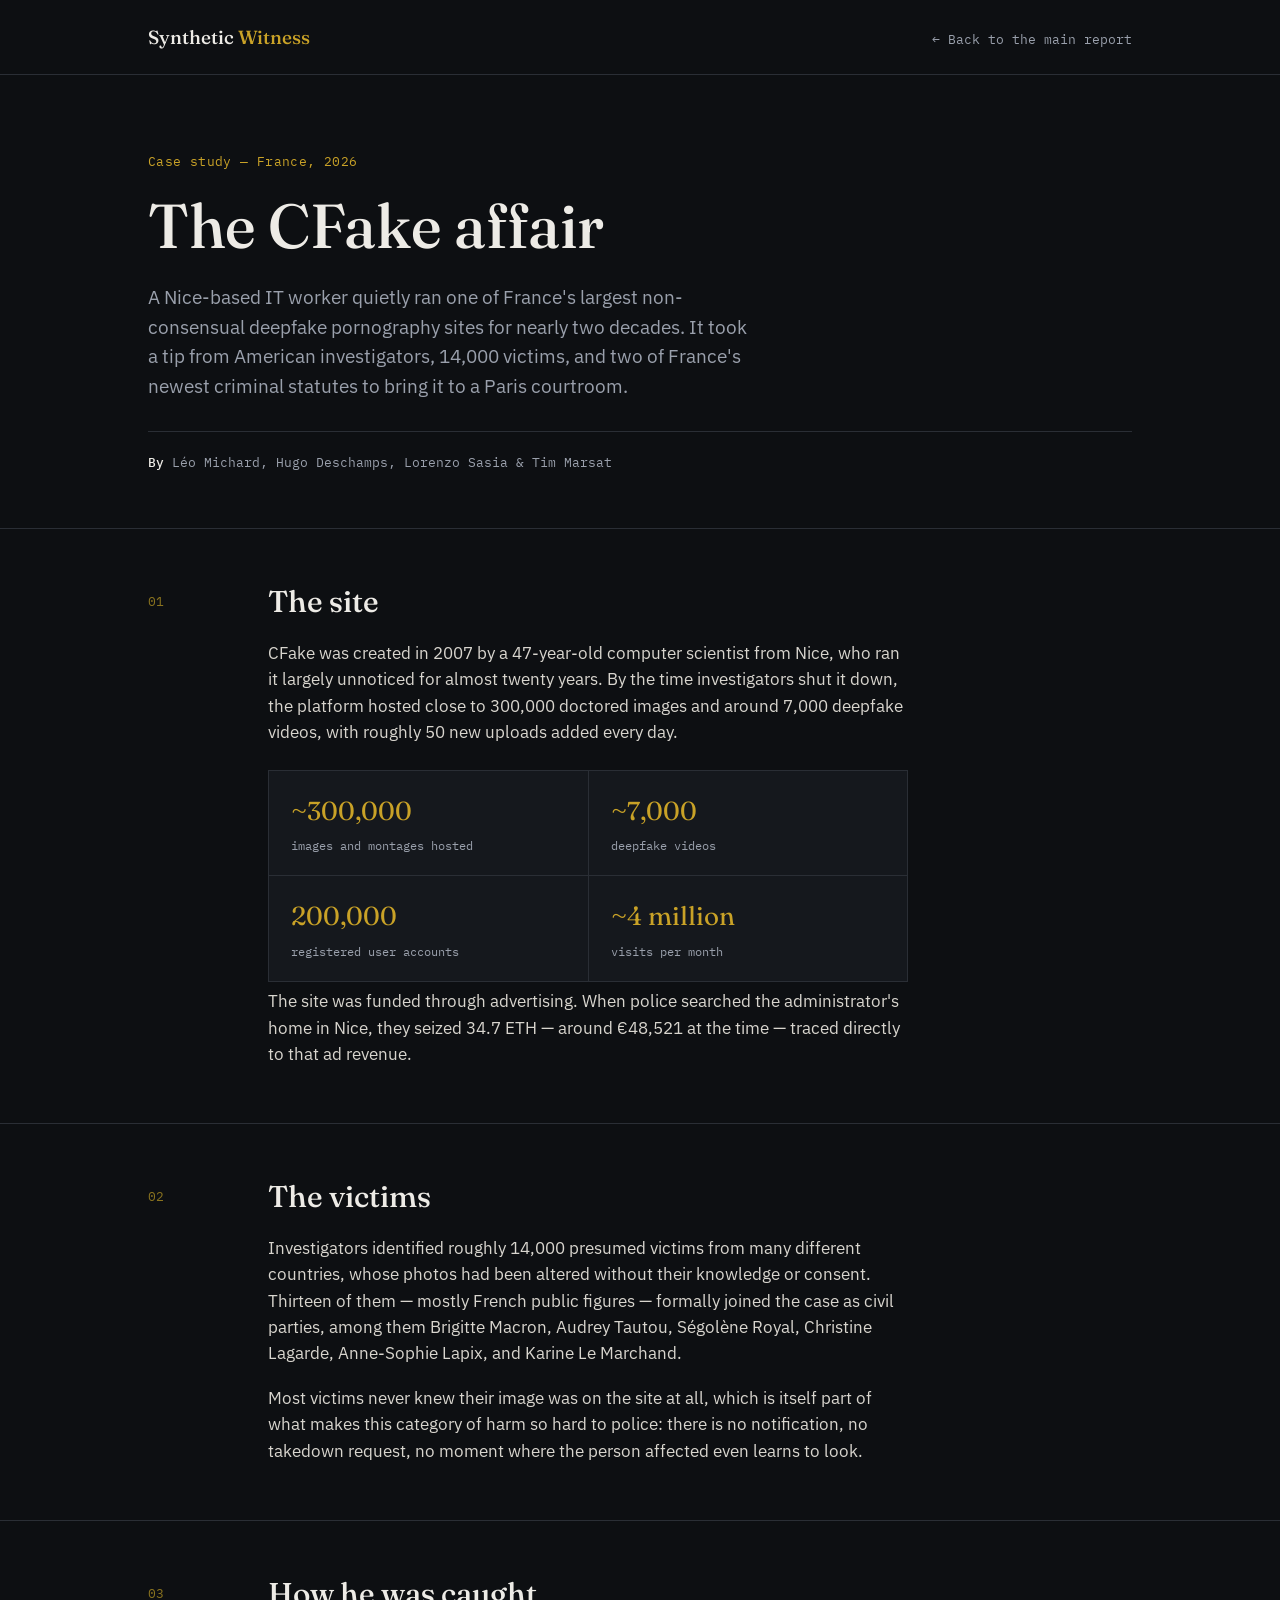
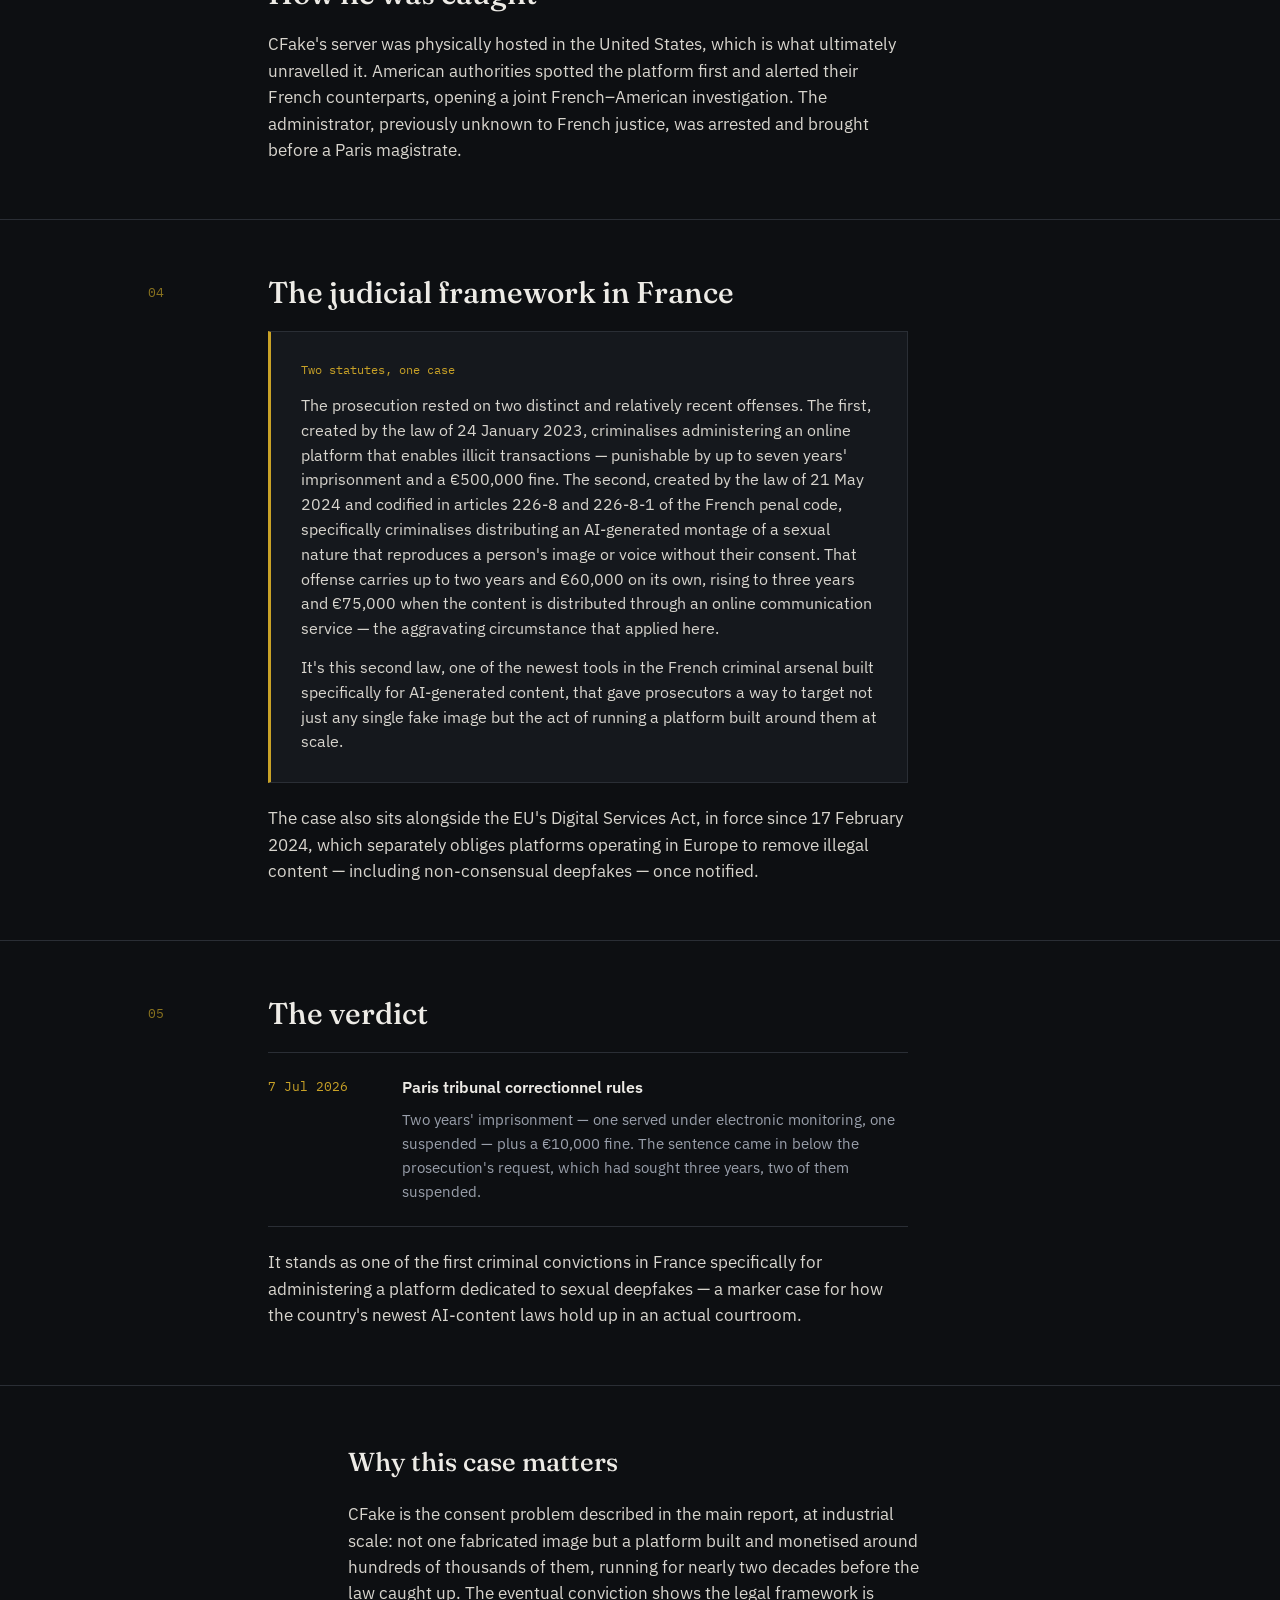
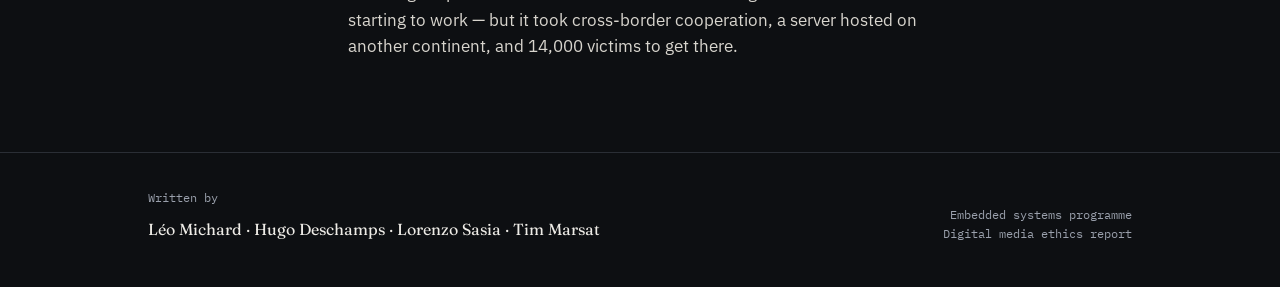
==== cfake-affair.html @ db86e73d "maj" ====
<!DOCTYPE html>
<html lang="en">
<head>
<meta charset="UTF-8">
<meta name="viewport" content="width=device-width, initial-scale=1.0">
<title>The CFake Affair — Synthetic Witness</title>
<link rel="preconnect" href="https://fonts.googleapis.com">
<link rel="preconnect" href="https://fonts.gstatic.com" crossorigin>
<link href="https://fonts.googleapis.com/css2?family=Fraunces:ital,opsz,wght@0,9..144,400;0,9..144,500;0,9..144,600;1,9..144,500&family=IBM+Plex+Sans:wght@400;500;600&family=IBM+Plex+Mono:wght@400;500&display=swap" rel="stylesheet">
<style>
  :root{
    --ink:#0D0F12;
    --panel:#15181D;
    --panel-2:#1B1F26;
    --hair:#2A2E35;
    --paper:#EDEBE6;
    --muted:#9AA0AC;
    --brass:#C9A227;
    --brass-dim:#8A731F;
    --serif: 'Fraunces', serif;
    --sans: 'IBM Plex Sans', sans-serif;
    --mono: 'IBM Plex Mono', monospace;
  }
  *{box-sizing:border-box;}
  body{
    margin:0; background:var(--ink); color:var(--paper);
    font-family:var(--sans); line-height:1.6; -webkit-font-smoothing:antialiased;
  }
  a{color:var(--brass); text-decoration:none; border-bottom:1px solid var(--brass-dim);}
  a:hover{border-bottom-color:var(--brass);}
  .wrap{max-width:1040px; margin:0 auto; padding:0 28px;}
  .col{max-width:640px;}

  .masthead{border-bottom:1px solid var(--hair); padding:22px 0;}
  .masthead .wrap{display:flex; align-items:baseline; justify-content:space-between; gap:20px; flex-wrap:wrap;}
  .masthead .mark{font-family:var(--serif); font-size:19px; font-weight:500; color:var(--paper);}
  .masthead .mark em{color:var(--brass); font-style:normal;}
  .masthead .back{font-family:var(--mono); font-size:12.5px; color:var(--muted); border-bottom:none;}
  .masthead .back:hover{color:var(--brass);}

  .hero{padding:76px 0 56px; border-bottom:1px solid var(--hair);}
  .hero .kicker{font-family:var(--mono); font-size:12.5px; color:var(--brass); letter-spacing:0.03em; margin-bottom:22px;}
  h1.headline{
    font-family:var(--serif); font-weight:500;
    font-size:clamp(36px, 5.6vw, 62px); line-height:1.06;
    margin:0 0 24px; max-width:820px;
  }
  .standfirst{font-size:18.5px; color:var(--muted); max-width:600px; margin:0 0 30px;}
  .byline{
    display:flex; gap:28px; align-items:center; flex-wrap:wrap;
    font-family:var(--mono); font-size:12.5px; color:var(--muted);
    padding-top:20px; border-top:1px solid var(--hair);
  }
  .byline strong{color:var(--paper); font-weight:500;}

  section.piece{padding:56px 0; border-bottom:1px solid var(--hair);}
  section.piece .wrap{display:flex; gap:56px; align-items:flex-start;}
  .section-num{font-family:var(--mono); font-size:12.5px; color:var(--brass-dim); width:64px; flex-shrink:0; padding-top:6px;}
  h2.section-title{font-family:var(--serif); font-weight:500; font-size:clamp(24px, 2.8vw, 30px); margin:0 0 20px; line-height:1.15;}
  .piece p{font-size:16.5px; margin:0 0 18px; color:#D8D5CE;}
  .piece p:last-child{margin-bottom:0;}

  .stat-grid{
    display:grid; grid-template-columns:repeat(2,1fr); gap:1px;
    background:var(--hair); border:1px solid var(--hair); margin:24px 0 6px;
  }
  .stat{background:var(--panel); padding:20px 22px;}
  .stat .num{font-family:var(--serif); font-size:26px; color:var(--brass); margin-bottom:4px;}
  .stat .label{font-family:var(--mono); font-size:12px; color:var(--muted);}

  .names-list{font-size:15.5px; color:var(--muted); margin:6px 0 0;}
  .names-list strong{color:var(--paper); font-weight:500;}

  .dossier{display:flex; flex-direction:column; margin-top:8px; border-top:1px solid var(--hair);}
  .case{display:grid; grid-template-columns:110px 1fr; gap:24px; padding:22px 0; border-bottom:1px solid var(--hair);}
  .case .date{font-family:var(--mono); font-size:13px; color:var(--brass); padding-top:2px;}
  .case h3{font-family:var(--sans); font-weight:600; font-size:16px; margin:0 0 8px; color:var(--paper);}
  .case p{font-size:15px; color:var(--muted); margin:0;}

  .callout{
    background:var(--panel); border:1px solid var(--hair); border-left:3px solid var(--brass);
    padding:28px 30px; margin-top:8px;
  }
  .callout .eyebrow{font-family:var(--mono); font-size:12px; color:var(--brass); margin-bottom:14px;}
  .callout p{color:#D8D5CE; font-size:15.5px; margin:0 0 14px;}
  .callout p:last-child{margin-bottom:0;}

  .closing{padding:56px 0 76px;}
  .closing .wrap{max-width:640px; margin:0 auto; padding:0 28px;}
  .closing h2{font-family:var(--serif); font-weight:500; font-size:26px; margin:0 0 18px;}
  .closing p{color:#D8D5CE; font-size:16.5px;}

  footer{border-top:1px solid var(--hair); padding:36px 0 44px;}
  footer .wrap{display:flex; justify-content:space-between; align-items:flex-end; flex-wrap:wrap; gap:20px;}
  .credits .label{font-family:var(--mono); font-size:11.5px; color:var(--muted); margin-bottom:10px;}
  .credits .names{font-family:var(--serif); font-size:16px; color:var(--paper);}
  footer .program{font-family:var(--mono); font-size:11.5px; color:var(--muted); text-align:right;}

  @media (max-width: 720px){
    section.piece .wrap{flex-direction:column; gap:14px;}
    .section-num{width:auto;}
    .case{grid-template-columns:1fr; gap:6px;}
    .stat-grid{grid-template-columns:1fr;}
    footer .wrap{flex-direction:column; align-items:flex-start;}
    footer .program{text-align:left;}
  }
</style>
</head>
<body>

<div class="masthead">
  <div class="wrap">
    <div class="mark">Synthetic<em>&nbsp;Witness</em></div>
    <a class="back" href="deepfake-ethics.html">&larr; Back to the main report</a>
  </div>
</div>

<header class="hero">
  <div class="wrap">
    <div class="kicker">Case study — France, 2026</div>
    <h1 class="headline">The CFake affair</h1>
    <p class="standfirst">A Nice-based IT worker quietly ran one of France's largest non-consensual deepfake pornography sites for nearly two decades. It took a tip from American investigators, 14,000 victims, and two of France's newest criminal statutes to bring it to a Paris courtroom.</p>
    <div class="byline">
      <span><strong>By</strong> Léo Michard, Hugo Deschamps, Lorenzo Sasia &amp; Tim Marsat</span>
    </div>
  </div>
</header>

<section class="piece">
  <div class="wrap">
    <div class="section-num">01</div>
    <div class="col">
      <h2 class="section-title">The site</h2>
      <p>CFake was created in 2007 by a 47-year-old computer scientist from Nice, who ran it largely unnoticed for almost twenty years. By the time investigators shut it down, the platform hosted close to 300,000 doctored images and around 7,000 deepfake videos, with roughly 50 new uploads added every day.</p>
      <div class="stat-grid">
        <div class="stat"><div class="num">~300,000</div><div class="label">images and montages hosted</div></div>
        <div class="stat"><div class="num">~7,000</div><div class="label">deepfake videos</div></div>
        <div class="stat"><div class="num">200,000</div><div class="label">registered user accounts</div></div>
        <div class="stat"><div class="num">~4 million</div><div class="label">visits per month</div></div>
      </div>
      <p>The site was funded through advertising. When police searched the administrator's home in Nice, they seized 34.7 ETH — around €48,521 at the time — traced directly to that ad revenue.</p>
    </div>
  </div>
</section>

<section class="piece">
  <div class="wrap">
    <div class="section-num">02</div>
    <div class="col">
      <h2 class="section-title">The victims</h2>
      <p>Investigators identified roughly 14,000 presumed victims from many different countries, whose photos had been altered without their knowledge or consent. Thirteen of them — mostly French public figures — formally joined the case as civil parties, among them Brigitte Macron, Audrey Tautou, Ségolène Royal, Christine Lagarde, Anne-Sophie Lapix, and Karine Le Marchand.</p>
      <p>Most victims never knew their image was on the site at all, which is itself part of what makes this category of harm so hard to police: there is no notification, no takedown request, no moment where the person affected even learns to look.</p>
    </div>
  </div>
</section>

<section class="piece">
  <div class="wrap">
    <div class="section-num">03</div>
    <div class="col">
      <h2 class="section-title">How he was caught</h2>
      <p>CFake's server was physically hosted in the United States, which is what ultimately unravelled it. American authorities spotted the platform first and alerted their French counterparts, opening a joint French–American investigation. The administrator, previously unknown to French justice, was arrested and brought before a Paris magistrate.</p>
    </div>
  </div>
</section>

<section class="piece">
  <div class="wrap">
    <div class="section-num">04</div>
    <div class="col">
      <h2 class="section-title">The judicial framework in France</h2>
      <div class="callout">
        <div class="eyebrow">Two statutes, one case</div>
        <p>The prosecution rested on two distinct and relatively recent offenses. The first, created by the law of 24 January 2023, criminalises administering an online platform that enables illicit transactions — punishable by up to seven years' imprisonment and a €500,000 fine. The second, created by the law of 21 May 2024 and codified in articles 226-8 and 226-8-1 of the French penal code, specifically criminalises distributing an AI-generated montage of a sexual nature that reproduces a person's image or voice without their consent. That offense carries up to two years and €60,000 on its own, rising to three years and €75,000 when the content is distributed through an online communication service — the aggravating circumstance that applied here.</p>
        <p>It's this second law, one of the newest tools in the French criminal arsenal built specifically for AI-generated content, that gave prosecutors a way to target not just any single fake image but the act of running a platform built around them at scale.</p>
      </div>
      <p style="margin-top:22px;">The case also sits alongside the EU's Digital Services Act, in force since 17 February 2024, which separately obliges platforms operating in Europe to remove illegal content — including non-consensual deepfakes — once notified.</p>
    </div>
  </div>
</section>

<section class="piece">
  <div class="wrap">
    <div class="section-num">05</div>
    <div class="col">
      <h2 class="section-title">The verdict</h2>
      <div class="dossier">
        <div class="case">
          <div class="date">7 Jul 2026</div>
          <div>
            <h3>Paris tribunal correctionnel rules</h3>
            <p>Two years' imprisonment — one served under electronic monitoring, one suspended — plus a €10,000 fine. The sentence came in below the prosecution's request, which had sought three years, two of them suspended.</p>
          </div>
        </div>
      </div>
      <p style="margin-top:22px;">It stands as one of the first criminal convictions in France specifically for administering a platform dedicated to sexual deepfakes — a marker case for how the country's newest AI-content laws hold up in an actual courtroom.</p>
    </div>
  </div>
</section>

<section class="closing">
  <div class="wrap">
    <h2>Why this case matters</h2>
    <p>CFake is the consent problem described in the main report, at industrial scale: not one fabricated image but a platform built and monetised around hundreds of thousands of them, running for nearly two decades before the law caught up. The eventual conviction shows the legal framework is starting to work — but it took cross-border cooperation, a server hosted on another continent, and 14,000 victims to get there.</p>
  </div>
</section>

<footer>
  <div class="wrap">
    <div class="credits">
      <div class="label">Written by</div>
      <div class="names">Léo Michard · Hugo Deschamps · Lorenzo Sasia · Tim Marsat</div>
    </div>
    <div class="program">Embedded systems programme<br>Digital media ethics report</div>
  </div>
</footer>

</body>
</html>
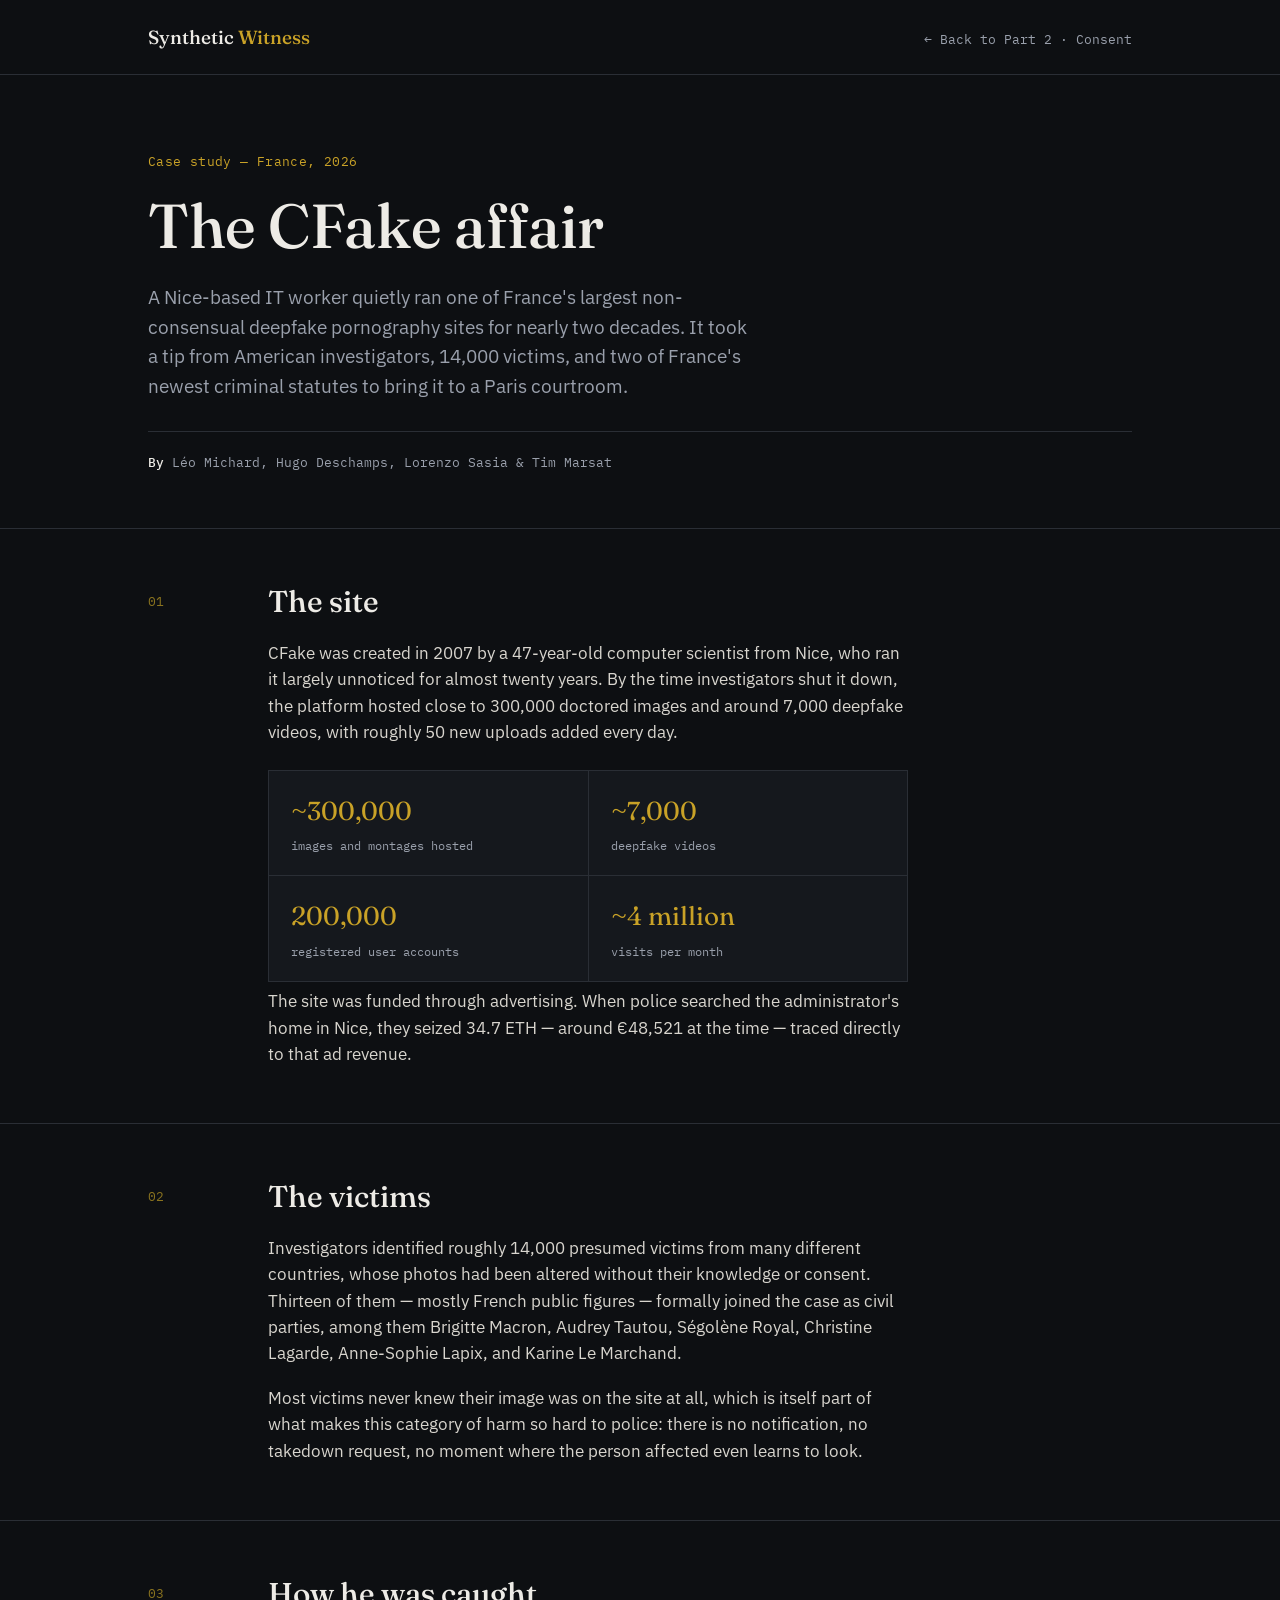
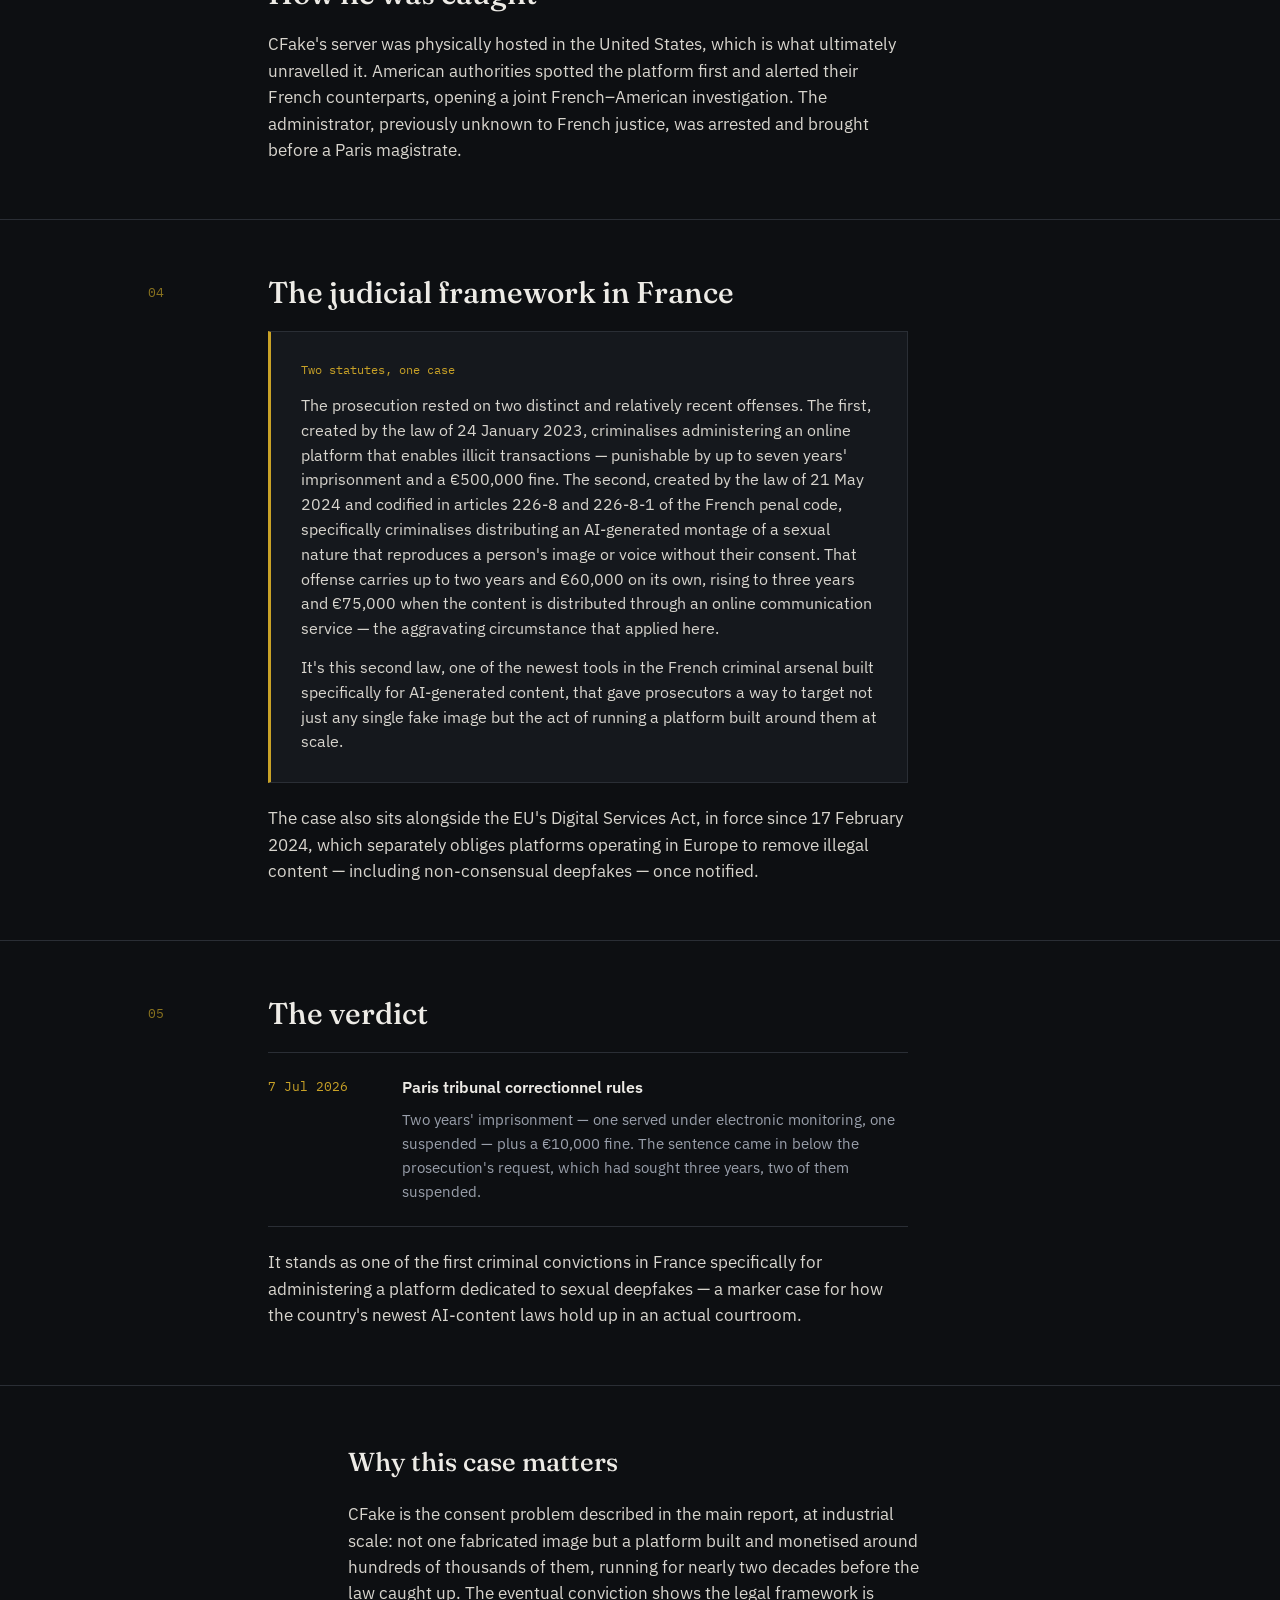
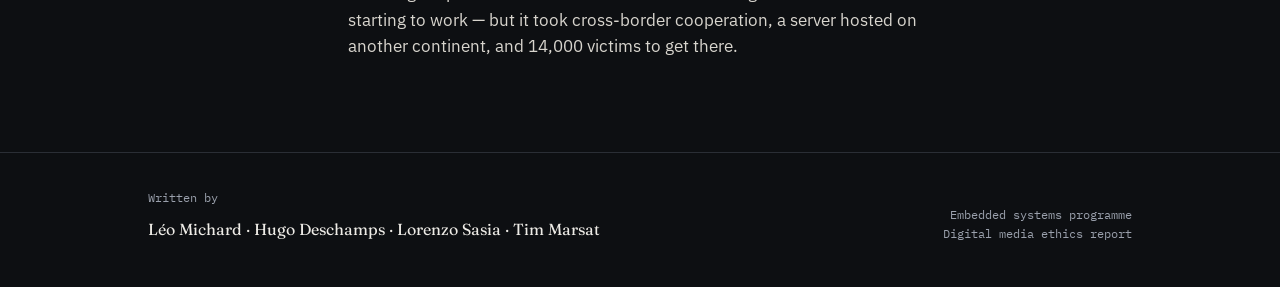
==== commit de24853d: "janclode" ====
--- a/cfake-affair.html
+++ b/cfake-affair.html
@@ -1,218 +1,515 @@
 <!DOCTYPE html>
 <html lang="en">
 <head>
-<meta charset="UTF-8">
-<meta name="viewport" content="width=device-width, initial-scale=1.0">
-<title>The CFake Affair — Synthetic Witness</title>
-<link rel="preconnect" href="https://fonts.googleapis.com">
-<link rel="preconnect" href="https://fonts.gstatic.com" crossorigin>
-<link href="https://fonts.googleapis.com/css2?family=Fraunces:ital,opsz,wght@0,9..144,400;0,9..144,500;0,9..144,600;1,9..144,500&family=IBM+Plex+Sans:wght@400;500;600&family=IBM+Plex+Mono:wght@400;500&display=swap" rel="stylesheet">
-<style>
-  :root{
-    --ink:#0D0F12;
-    --panel:#15181D;
-    --panel-2:#1B1F26;
-    --hair:#2A2E35;
-    --paper:#EDEBE6;
-    --muted:#9AA0AC;
-    --brass:#C9A227;
-    --brass-dim:#8A731F;
-    --serif: 'Fraunces', serif;
-    --sans: 'IBM Plex Sans', sans-serif;
-    --mono: 'IBM Plex Mono', monospace;
-  }
-  *{box-sizing:border-box;}
-  body{
-    margin:0; background:var(--ink); color:var(--paper);
-    font-family:var(--sans); line-height:1.6; -webkit-font-smoothing:antialiased;
-  }
-  a{color:var(--brass); text-decoration:none; border-bottom:1px solid var(--brass-dim);}
-  a:hover{border-bottom-color:var(--brass);}
-  .wrap{max-width:1040px; margin:0 auto; padding:0 28px;}
-  .col{max-width:640px;}
-
-  .masthead{border-bottom:1px solid var(--hair); padding:22px 0;}
-  .masthead .wrap{display:flex; align-items:baseline; justify-content:space-between; gap:20px; flex-wrap:wrap;}
-  .masthead .mark{font-family:var(--serif); font-size:19px; font-weight:500; color:var(--paper);}
-  .masthead .mark em{color:var(--brass); font-style:normal;}
-  .masthead .back{font-family:var(--mono); font-size:12.5px; color:var(--muted); border-bottom:none;}
-  .masthead .back:hover{color:var(--brass);}
-
-  .hero{padding:76px 0 56px; border-bottom:1px solid var(--hair);}
-  .hero .kicker{font-family:var(--mono); font-size:12.5px; color:var(--brass); letter-spacing:0.03em; margin-bottom:22px;}
-  h1.headline{
-    font-family:var(--serif); font-weight:500;
-    font-size:clamp(36px, 5.6vw, 62px); line-height:1.06;
-    margin:0 0 24px; max-width:820px;
-  }
-  .standfirst{font-size:18.5px; color:var(--muted); max-width:600px; margin:0 0 30px;}
-  .byline{
-    display:flex; gap:28px; align-items:center; flex-wrap:wrap;
-    font-family:var(--mono); font-size:12.5px; color:var(--muted);
-    padding-top:20px; border-top:1px solid var(--hair);
-  }
-  .byline strong{color:var(--paper); font-weight:500;}
-
-  section.piece{padding:56px 0; border-bottom:1px solid var(--hair);}
-  section.piece .wrap{display:flex; gap:56px; align-items:flex-start;}
-  .section-num{font-family:var(--mono); font-size:12.5px; color:var(--brass-dim); width:64px; flex-shrink:0; padding-top:6px;}
-  h2.section-title{font-family:var(--serif); font-weight:500; font-size:clamp(24px, 2.8vw, 30px); margin:0 0 20px; line-height:1.15;}
-  .piece p{font-size:16.5px; margin:0 0 18px; color:#D8D5CE;}
-  .piece p:last-child{margin-bottom:0;}
-
-  .stat-grid{
-    display:grid; grid-template-columns:repeat(2,1fr); gap:1px;
-    background:var(--hair); border:1px solid var(--hair); margin:24px 0 6px;
-  }
-  .stat{background:var(--panel); padding:20px 22px;}
-  .stat .num{font-family:var(--serif); font-size:26px; color:var(--brass); margin-bottom:4px;}
-  .stat .label{font-family:var(--mono); font-size:12px; color:var(--muted);}
-
-  .names-list{font-size:15.5px; color:var(--muted); margin:6px 0 0;}
-  .names-list strong{color:var(--paper); font-weight:500;}
-
-  .dossier{display:flex; flex-direction:column; margin-top:8px; border-top:1px solid var(--hair);}
-  .case{display:grid; grid-template-columns:110px 1fr; gap:24px; padding:22px 0; border-bottom:1px solid var(--hair);}
-  .case .date{font-family:var(--mono); font-size:13px; color:var(--brass); padding-top:2px;}
-  .case h3{font-family:var(--sans); font-weight:600; font-size:16px; margin:0 0 8px; color:var(--paper);}
-  .case p{font-size:15px; color:var(--muted); margin:0;}
-
-  .callout{
-    background:var(--panel); border:1px solid var(--hair); border-left:3px solid var(--brass);
-    padding:28px 30px; margin-top:8px;
-  }
-  .callout .eyebrow{font-family:var(--mono); font-size:12px; color:var(--brass); margin-bottom:14px;}
-  .callout p{color:#D8D5CE; font-size:15.5px; margin:0 0 14px;}
-  .callout p:last-child{margin-bottom:0;}
-
-  .closing{padding:56px 0 76px;}
-  .closing .wrap{max-width:640px; margin:0 auto; padding:0 28px;}
-  .closing h2{font-family:var(--serif); font-weight:500; font-size:26px; margin:0 0 18px;}
-  .closing p{color:#D8D5CE; font-size:16.5px;}
-
-  footer{border-top:1px solid var(--hair); padding:36px 0 44px;}
-  footer .wrap{display:flex; justify-content:space-between; align-items:flex-end; flex-wrap:wrap; gap:20px;}
-  .credits .label{font-family:var(--mono); font-size:11.5px; color:var(--muted); margin-bottom:10px;}
-  .credits .names{font-family:var(--serif); font-size:16px; color:var(--paper);}
-  footer .program{font-family:var(--mono); font-size:11.5px; color:var(--muted); text-align:right;}
-
-  @media (max-width: 720px){
-    section.piece .wrap{flex-direction:column; gap:14px;}
-    .section-num{width:auto;}
-    .case{grid-template-columns:1fr; gap:6px;}
-    .stat-grid{grid-template-columns:1fr;}
-    footer .wrap{flex-direction:column; align-items:flex-start;}
-    footer .program{text-align:left;}
-  }
-</style>
+    <meta charset="UTF-8">
+    <meta name="viewport" content="width=device-width, initial-scale=1.0">
+    <title>The CFake Affair — Synthetic Witness</title>
+    <link rel="preconnect" href="https://fonts.googleapis.com">
+    <link rel="preconnect" href="https://fonts.gstatic.com" crossorigin>
+    <link href="https://fonts.googleapis.com/css2?family=Fraunces:ital,opsz,wght@0,9..144,400;0,9..144,500;0,9..144,600;1,9..144,500&family=IBM+Plex+Sans:wght@400;500;600&family=IBM+Plex+Mono:wght@400;500&display=swap"
+          rel="stylesheet">
+    <style>
+        :root {
+            --ink: #0D0F12;
+            --panel: #15181D;
+            --panel-2: #1B1F26;
+            --hair: #2A2E35;
+            --paper: #EDEBE6;
+            --muted: #9AA0AC;
+            --brass: #C9A227;
+            --brass-dim: #8A731F;
+            --serif: 'Fraunces', serif;
+            --sans: 'IBM Plex Sans', sans-serif;
+            --mono: 'IBM Plex Mono', monospace;
+        }
+
+        * {
+            box-sizing: border-box;
+        }
+
+        body {
+            margin: 0;
+            background: var(--ink);
+            color: var(--paper);
+            font-family: var(--sans);
+            line-height: 1.6;
+            -webkit-font-smoothing: antialiased;
+        }
+
+        a {
+            color: var(--brass);
+            text-decoration: none;
+            border-bottom: 1px solid var(--brass-dim);
+        }
+
+        a:hover {
+            border-bottom-color: var(--brass);
+        }
+
+        .wrap {
+            max-width: 1040px;
+            margin: 0 auto;
+            padding: 0 28px;
+        }
+
+        .col {
+            max-width: 640px;
+        }
+
+        .masthead {
+            border-bottom: 1px solid var(--hair);
+            padding: 22px 0;
+        }
+
+        .masthead .wrap {
+            display: flex;
+            align-items: baseline;
+            justify-content: space-between;
+            gap: 20px;
+            flex-wrap: wrap;
+        }
+
+        .masthead .mark {
+            font-family: var(--serif);
+            font-size: 19px;
+            font-weight: 500;
+            color: var(--paper);
+        }
+
+        .masthead .mark em {
+            color: var(--brass);
+            font-style: normal;
+        }
+
+        .masthead .back {
+            font-family: var(--mono);
+            font-size: 12.5px;
+            color: var(--muted);
+            border-bottom: none;
+        }
+
+        .masthead .back:hover {
+            color: var(--brass);
+        }
+
+        .hero {
+            padding: 76px 0 56px;
+            border-bottom: 1px solid var(--hair);
+        }
+
+        .hero .kicker {
+            font-family: var(--mono);
+            font-size: 12.5px;
+            color: var(--brass);
+            letter-spacing: 0.03em;
+            margin-bottom: 22px;
+        }
+
+        h1.headline {
+            font-family: var(--serif);
+            font-weight: 500;
+            font-size: clamp(36px, 5.6vw, 62px);
+            line-height: 1.06;
+            margin: 0 0 24px;
+            max-width: 820px;
+        }
+
+        .standfirst {
+            font-size: 18.5px;
+            color: var(--muted);
+            max-width: 600px;
+            margin: 0 0 30px;
+        }
+
+        .byline {
+            display: flex;
+            gap: 28px;
+            align-items: center;
+            flex-wrap: wrap;
+            font-family: var(--mono);
+            font-size: 12.5px;
+            color: var(--muted);
+            padding-top: 20px;
+            border-top: 1px solid var(--hair);
+        }
+
+        .byline strong {
+            color: var(--paper);
+            font-weight: 500;
+        }
+
+        section.piece {
+            padding: 56px 0;
+            border-bottom: 1px solid var(--hair);
+        }
+
+        section.piece .wrap {
+            display: flex;
+            gap: 56px;
+            align-items: flex-start;
+        }
+
+        .section-num {
+            font-family: var(--mono);
+            font-size: 12.5px;
+            color: var(--brass-dim);
+            width: 64px;
+            flex-shrink: 0;
+            padding-top: 6px;
+        }
+
+        h2.section-title {
+            font-family: var(--serif);
+            font-weight: 500;
+            font-size: clamp(24px, 2.8vw, 30px);
+            margin: 0 0 20px;
+            line-height: 1.15;
+        }
+
+        .piece p {
+            font-size: 16.5px;
+            margin: 0 0 18px;
+            color: #D8D5CE;
+        }
+
+        .piece p:last-child {
+            margin-bottom: 0;
+        }
+
+        .stat-grid {
+            display: grid;
+            grid-template-columns:repeat(2, 1fr);
+            gap: 1px;
+            background: var(--hair);
+            border: 1px solid var(--hair);
+            margin: 24px 0 6px;
+        }
+
+        .stat {
+            background: var(--panel);
+            padding: 20px 22px;
+        }
+
+        .stat .num {
+            font-family: var(--serif);
+            font-size: 26px;
+            color: var(--brass);
+            margin-bottom: 4px;
+        }
+
+        .stat .label {
+            font-family: var(--mono);
+            font-size: 12px;
+            color: var(--muted);
+        }
+
+        .names-list {
+            font-size: 15.5px;
+            color: var(--muted);
+            margin: 6px 0 0;
+        }
+
+        .names-list strong {
+            color: var(--paper);
+            font-weight: 500;
+        }
+
+        .dossier {
+            display: flex;
+            flex-direction: column;
+            margin-top: 8px;
+            border-top: 1px solid var(--hair);
+        }
+
+        .case {
+            display: grid;
+            grid-template-columns:110px 1fr;
+            gap: 24px;
+            padding: 22px 0;
+            border-bottom: 1px solid var(--hair);
+        }
+
+        .case .date {
+            font-family: var(--mono);
+            font-size: 13px;
+            color: var(--brass);
+            padding-top: 2px;
+        }
+
+        .case h3 {
+            font-family: var(--sans);
+            font-weight: 600;
+            font-size: 16px;
+            margin: 0 0 8px;
+            color: var(--paper);
+        }
+
+        .case p {
+            font-size: 15px;
+            color: var(--muted);
+            margin: 0;
+        }
+
+        .callout {
+            background: var(--panel);
+            border: 1px solid var(--hair);
+            border-left: 3px solid var(--brass);
+            padding: 28px 30px;
+            margin-top: 8px;
+        }
+
+        .callout .eyebrow {
+            font-family: var(--mono);
+            font-size: 12px;
+            color: var(--brass);
+            margin-bottom: 14px;
+        }
+
+        .callout p {
+            color: #D8D5CE;
+            font-size: 15.5px;
+            margin: 0 0 14px;
+        }
+
+        .callout p:last-child {
+            margin-bottom: 0;
+        }
+
+        .closing {
+            padding: 56px 0 76px;
+        }
+
+        .closing .wrap {
+            max-width: 640px;
+            margin: 0 auto;
+            padding: 0 28px;
+        }
+
+        .closing h2 {
+            font-family: var(--serif);
+            font-weight: 500;
+            font-size: 26px;
+            margin: 0 0 18px;
+        }
+
+        .closing p {
+            color: #D8D5CE;
+            font-size: 16.5px;
+        }
+
+        footer {
+            border-top: 1px solid var(--hair);
+            padding: 36px 0 44px;
+        }
+
+        footer .wrap {
+            display: flex;
+            justify-content: space-between;
+            align-items: flex-end;
+            flex-wrap: wrap;
+            gap: 20px;
+        }
+
+        .credits .label {
+            font-family: var(--mono);
+            font-size: 11.5px;
+            color: var(--muted);
+            margin-bottom: 10px;
+        }
+
+        .credits .names {
+            font-family: var(--serif);
+            font-size: 16px;
+            color: var(--paper);
+        }
+
+        footer .program {
+            font-family: var(--mono);
+            font-size: 11.5px;
+            color: var(--muted);
+            text-align: right;
+        }
+
+        @media (max-width: 720px) {
+            section.piece .wrap {
+                flex-direction: column;
+                gap: 14px;
+            }
+
+            .section-num {
+                width: auto;
+            }
+
+            .case {
+                grid-template-columns:1fr;
+                gap: 6px;
+            }
+
+            .stat-grid {
+                grid-template-columns:1fr;
+            }
+
+            footer .wrap {
+                flex-direction: column;
+                align-items: flex-start;
+            }
+
+            footer .program {
+                text-align: left;
+            }
+        }
+    </style>
 </head>
 <body>
 
 <div class="masthead">
-  <div class="wrap">
-    <div class="mark">Synthetic<em>&nbsp;Witness</em></div>
-    <a class="back" href="deepfake-ethics.html">&larr; Back to the main report</a>
-  </div>
+    <div class="wrap">
+        <div class="mark">Synthetic<em>&nbsp;Witness</em></div>
+        <a class="back" href="part-2-consent.html">&larr; Back to Part 2 · Consent</a>
+    </div>
 </div>
 
 <header class="hero">
-  <div class="wrap">
-    <div class="kicker">Case study — France, 2026</div>
-    <h1 class="headline">The CFake affair</h1>
-    <p class="standfirst">A Nice-based IT worker quietly ran one of France's largest non-consensual deepfake pornography sites for nearly two decades. It took a tip from American investigators, 14,000 victims, and two of France's newest criminal statutes to bring it to a Paris courtroom.</p>
-    <div class="byline">
-      <span><strong>By</strong> Léo Michard, Hugo Deschamps, Lorenzo Sasia &amp; Tim Marsat</span>
-    </div>
-  </div>
+    <div class="wrap">
+        <div class="kicker">Case study — France, 2026</div>
+        <h1 class="headline">The CFake affair</h1>
+        <p class="standfirst">A Nice-based IT worker quietly ran one of France's largest non-consensual deepfake
+            pornography sites for nearly two decades. It took a tip from American investigators, 14,000 victims, and two
+            of France's newest criminal statutes to bring it to a Paris courtroom.</p>
+        <div class="byline">
+            <span><strong>By</strong> Léo Michard, Hugo Deschamps, Lorenzo Sasia &amp; Tim Marsat</span>
+        </div>
+    </div>
 </header>
 
 <section class="piece">
-  <div class="wrap">
-    <div class="section-num">01</div>
-    <div class="col">
-      <h2 class="section-title">The site</h2>
-      <p>CFake was created in 2007 by a 47-year-old computer scientist from Nice, who ran it largely unnoticed for almost twenty years. By the time investigators shut it down, the platform hosted close to 300,000 doctored images and around 7,000 deepfake videos, with roughly 50 new uploads added every day.</p>
-      <div class="stat-grid">
-        <div class="stat"><div class="num">~300,000</div><div class="label">images and montages hosted</div></div>
-        <div class="stat"><div class="num">~7,000</div><div class="label">deepfake videos</div></div>
-        <div class="stat"><div class="num">200,000</div><div class="label">registered user accounts</div></div>
-        <div class="stat"><div class="num">~4 million</div><div class="label">visits per month</div></div>
-      </div>
-      <p>The site was funded through advertising. When police searched the administrator's home in Nice, they seized 34.7 ETH — around €48,521 at the time — traced directly to that ad revenue.</p>
-    </div>
-  </div>
+    <div class="wrap">
+        <div class="section-num">01</div>
+        <div class="col">
+            <h2 class="section-title">The site</h2>
+            <p>CFake was created in 2007 by a 47-year-old computer scientist from Nice, who ran it largely unnoticed for
+                almost twenty years. By the time investigators shut it down, the platform hosted close to 300,000
+                doctored images and around 7,000 deepfake videos, with roughly 50 new uploads added every day.</p>
+            <div class="stat-grid">
+                <div class="stat">
+                    <div class="num">~300,000</div>
+                    <div class="label">images and montages hosted</div>
+                </div>
+                <div class="stat">
+                    <div class="num">~7,000</div>
+                    <div class="label">deepfake videos</div>
+                </div>
+                <div class="stat">
+                    <div class="num">200,000</div>
+                    <div class="label">registered user accounts</div>
+                </div>
+                <div class="stat">
+                    <div class="num">~4 million</div>
+                    <div class="label">visits per month</div>
+                </div>
+            </div>
+            <p>The site was funded through advertising. When police searched the administrator's home in Nice, they
+                seized 34.7 ETH — around €48,521 at the time — traced directly to that ad revenue.</p>
+        </div>
+    </div>
 </section>
 
 <section class="piece">
-  <div class="wrap">
-    <div class="section-num">02</div>
-    <div class="col">
-      <h2 class="section-title">The victims</h2>
-      <p>Investigators identified roughly 14,000 presumed victims from many different countries, whose photos had been altered without their knowledge or consent. Thirteen of them — mostly French public figures — formally joined the case as civil parties, among them Brigitte Macron, Audrey Tautou, Ségolène Royal, Christine Lagarde, Anne-Sophie Lapix, and Karine Le Marchand.</p>
-      <p>Most victims never knew their image was on the site at all, which is itself part of what makes this category of harm so hard to police: there is no notification, no takedown request, no moment where the person affected even learns to look.</p>
-    </div>
-  </div>
+    <div class="wrap">
+        <div class="section-num">02</div>
+        <div class="col">
+            <h2 class="section-title">The victims</h2>
+            <p>Investigators identified roughly 14,000 presumed victims from many different countries, whose photos had
+                been altered without their knowledge or consent. Thirteen of them — mostly French public figures —
+                formally joined the case as civil parties, among them Brigitte Macron, Audrey Tautou, Ségolène Royal,
+                Christine Lagarde, Anne-Sophie Lapix, and Karine Le Marchand.</p>
+            <p>Most victims never knew their image was on the site at all, which is itself part of what makes this
+                category of harm so hard to police: there is no notification, no takedown request, no moment where the
+                person affected even learns to look.</p>
+        </div>
+    </div>
 </section>
 
 <section class="piece">
-  <div class="wrap">
-    <div class="section-num">03</div>
-    <div class="col">
-      <h2 class="section-title">How he was caught</h2>
-      <p>CFake's server was physically hosted in the United States, which is what ultimately unravelled it. American authorities spotted the platform first and alerted their French counterparts, opening a joint French–American investigation. The administrator, previously unknown to French justice, was arrested and brought before a Paris magistrate.</p>
-    </div>
-  </div>
+    <div class="wrap">
+        <div class="section-num">03</div>
+        <div class="col">
+            <h2 class="section-title">How he was caught</h2>
+            <p>CFake's server was physically hosted in the United States, which is what ultimately unravelled it.
+                American authorities spotted the platform first and alerted their French counterparts, opening a joint
+                French–American investigation. The administrator, previously unknown to French justice, was arrested and
+                brought before a Paris magistrate.</p>
+        </div>
+    </div>
 </section>
 
 <section class="piece">
-  <div class="wrap">
-    <div class="section-num">04</div>
-    <div class="col">
-      <h2 class="section-title">The judicial framework in France</h2>
-      <div class="callout">
-        <div class="eyebrow">Two statutes, one case</div>
-        <p>The prosecution rested on two distinct and relatively recent offenses. The first, created by the law of 24 January 2023, criminalises administering an online platform that enables illicit transactions — punishable by up to seven years' imprisonment and a €500,000 fine. The second, created by the law of 21 May 2024 and codified in articles 226-8 and 226-8-1 of the French penal code, specifically criminalises distributing an AI-generated montage of a sexual nature that reproduces a person's image or voice without their consent. That offense carries up to two years and €60,000 on its own, rising to three years and €75,000 when the content is distributed through an online communication service — the aggravating circumstance that applied here.</p>
-        <p>It's this second law, one of the newest tools in the French criminal arsenal built specifically for AI-generated content, that gave prosecutors a way to target not just any single fake image but the act of running a platform built around them at scale.</p>
-      </div>
-      <p style="margin-top:22px;">The case also sits alongside the EU's Digital Services Act, in force since 17 February 2024, which separately obliges platforms operating in Europe to remove illegal content — including non-consensual deepfakes — once notified.</p>
-    </div>
-  </div>
+    <div class="wrap">
+        <div class="section-num">04</div>
+        <div class="col">
+            <h2 class="section-title">The judicial framework in France</h2>
+            <div class="callout">
+                <div class="eyebrow">Two statutes, one case</div>
+                <p>The prosecution rested on two distinct and relatively recent offenses. The first, created by the law
+                    of 24 January 2023, criminalises administering an online platform that enables illicit transactions
+                    — punishable by up to seven years' imprisonment and a €500,000 fine. The second, created by the law
+                    of 21 May 2024 and codified in articles 226-8 and 226-8-1 of the French penal code, specifically
+                    criminalises distributing an AI-generated montage of a sexual nature that reproduces a person's
+                    image or voice without their consent. That offense carries up to two years and €60,000 on its own,
+                    rising to three years and €75,000 when the content is distributed through an online communication
+                    service — the aggravating circumstance that applied here.</p>
+                <p>It's this second law, one of the newest tools in the French criminal arsenal built specifically for
+                    AI-generated content, that gave prosecutors a way to target not just any single fake image but the
+                    act of running a platform built around them at scale.</p>
+            </div>
+            <p style="margin-top:22px;">The case also sits alongside the EU's Digital Services Act, in force since 17
+                February 2024, which separately obliges platforms operating in Europe to remove illegal content —
+                including non-consensual deepfakes — once notified.</p>
+        </div>
+    </div>
 </section>
 
 <section class="piece">
-  <div class="wrap">
-    <div class="section-num">05</div>
-    <div class="col">
-      <h2 class="section-title">The verdict</h2>
-      <div class="dossier">
-        <div class="case">
-          <div class="date">7 Jul 2026</div>
-          <div>
-            <h3>Paris tribunal correctionnel rules</h3>
-            <p>Two years' imprisonment — one served under electronic monitoring, one suspended — plus a €10,000 fine. The sentence came in below the prosecution's request, which had sought three years, two of them suspended.</p>
-          </div>
-        </div>
-      </div>
-      <p style="margin-top:22px;">It stands as one of the first criminal convictions in France specifically for administering a platform dedicated to sexual deepfakes — a marker case for how the country's newest AI-content laws hold up in an actual courtroom.</p>
-    </div>
-  </div>
+    <div class="wrap">
+        <div class="section-num">05</div>
+        <div class="col">
+            <h2 class="section-title">The verdict</h2>
+            <div class="dossier">
+                <div class="case">
+                    <div class="date">7 Jul 2026</div>
+                    <div>
+                        <h3>Paris tribunal correctionnel rules</h3>
+                        <p>Two years' imprisonment — one served under electronic monitoring, one suspended — plus a
+                            €10,000 fine. The sentence came in below the prosecution's request, which had sought three
+                            years, two of them suspended.</p>
+                    </div>
+                </div>
+            </div>
+            <p style="margin-top:22px;">It stands as one of the first criminal convictions in France specifically for
+                administering a platform dedicated to sexual deepfakes — a marker case for how the country's newest
+                AI-content laws hold up in an actual courtroom.</p>
+        </div>
+    </div>
 </section>
 
 <section class="closing">
-  <div class="wrap">
-    <h2>Why this case matters</h2>
-    <p>CFake is the consent problem described in the main report, at industrial scale: not one fabricated image but a platform built and monetised around hundreds of thousands of them, running for nearly two decades before the law caught up. The eventual conviction shows the legal framework is starting to work — but it took cross-border cooperation, a server hosted on another continent, and 14,000 victims to get there.</p>
-  </div>
+    <div class="wrap">
+        <h2>Why this case matters</h2>
+        <p>CFake is the consent problem described in the main report, at industrial scale: not one fabricated image but
+            a platform built and monetised around hundreds of thousands of them, running for nearly two decades before
+            the law caught up. The eventual conviction shows the legal framework is starting to work — but it took
+            cross-border cooperation, a server hosted on another continent, and 14,000 victims to get there.</p>
+    </div>
 </section>
 
 <footer>
-  <div class="wrap">
-    <div class="credits">
-      <div class="label">Written by</div>
-      <div class="names">Léo Michard · Hugo Deschamps · Lorenzo Sasia · Tim Marsat</div>
-    </div>
-    <div class="program">Embedded systems programme<br>Digital media ethics report</div>
-  </div>
+    <div class="wrap">
+        <div class="credits">
+            <div class="label">Written by</div>
+            <div class="names">Léo Michard · Hugo Deschamps · Lorenzo Sasia · Tim Marsat</div>
+        </div>
+        <div class="program">Embedded systems programme<br>Digital media ethics report</div>
+    </div>
 </footer>
 
 </body>
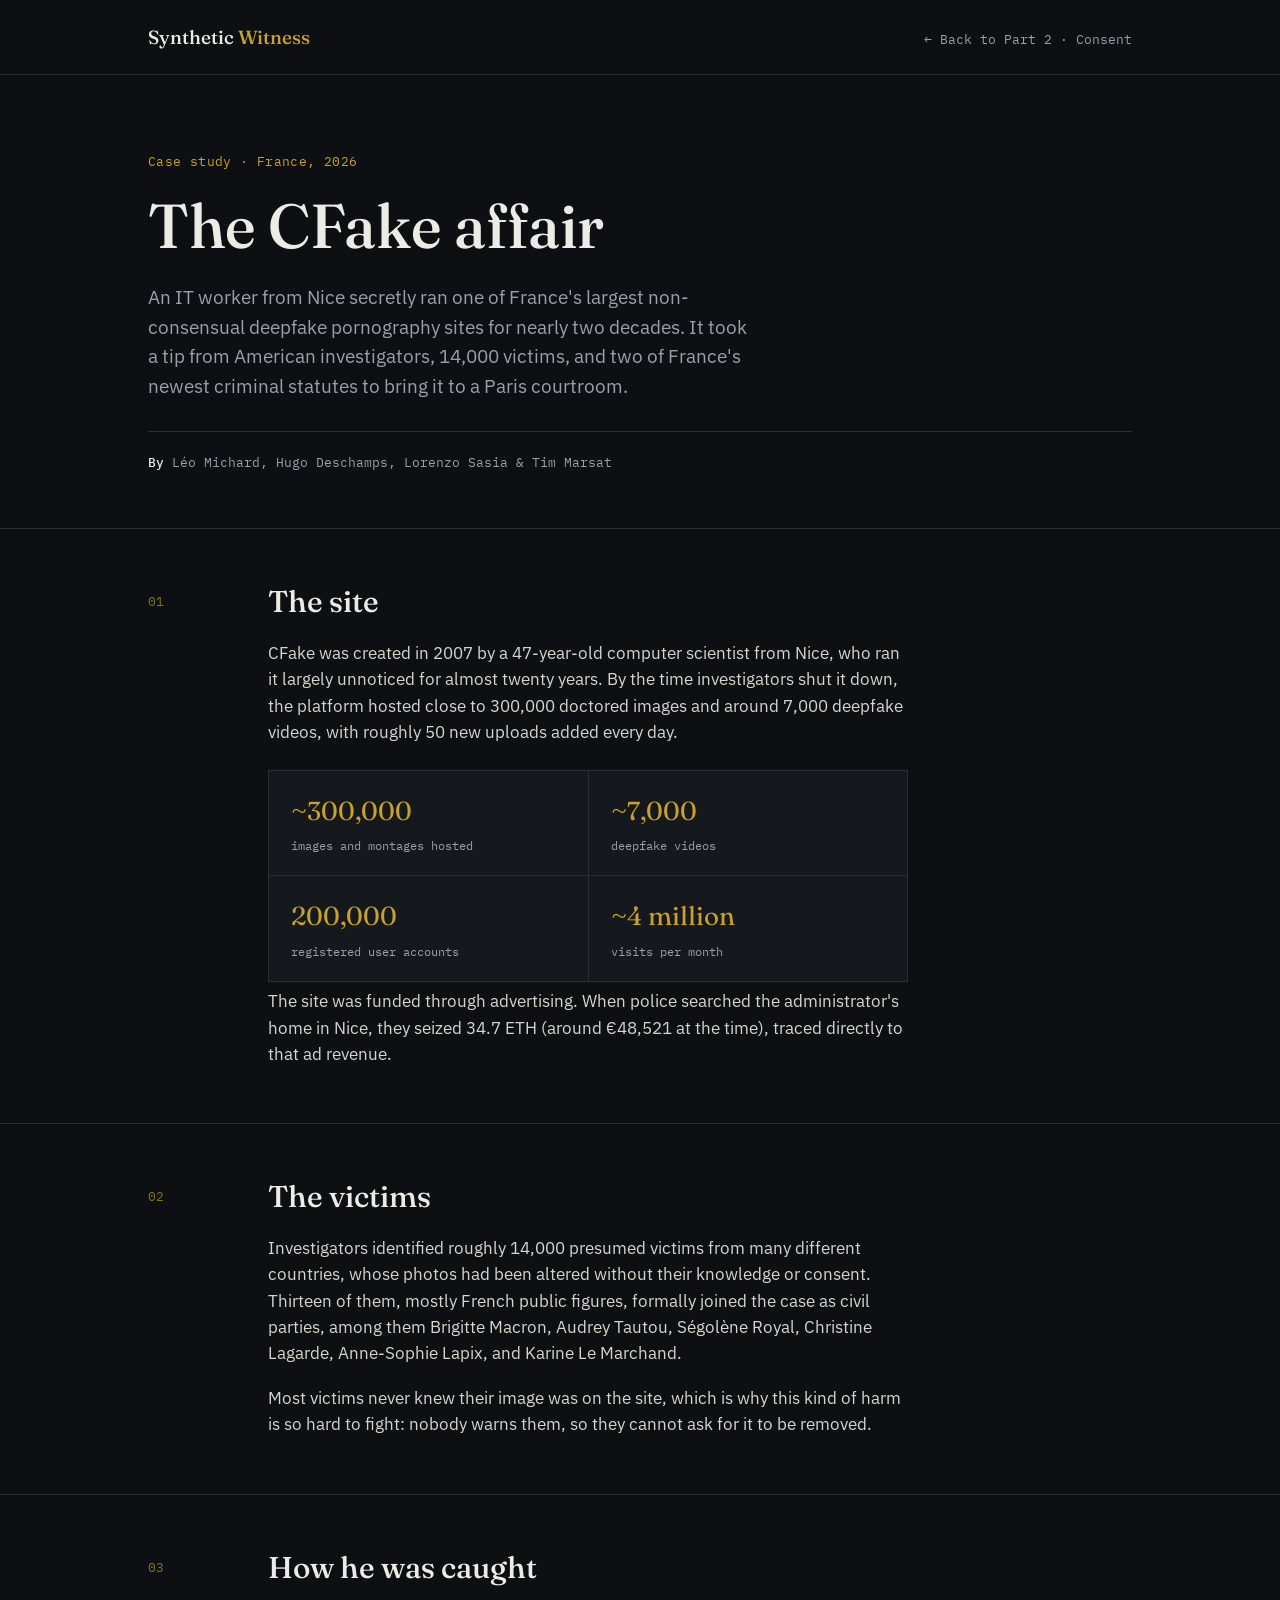
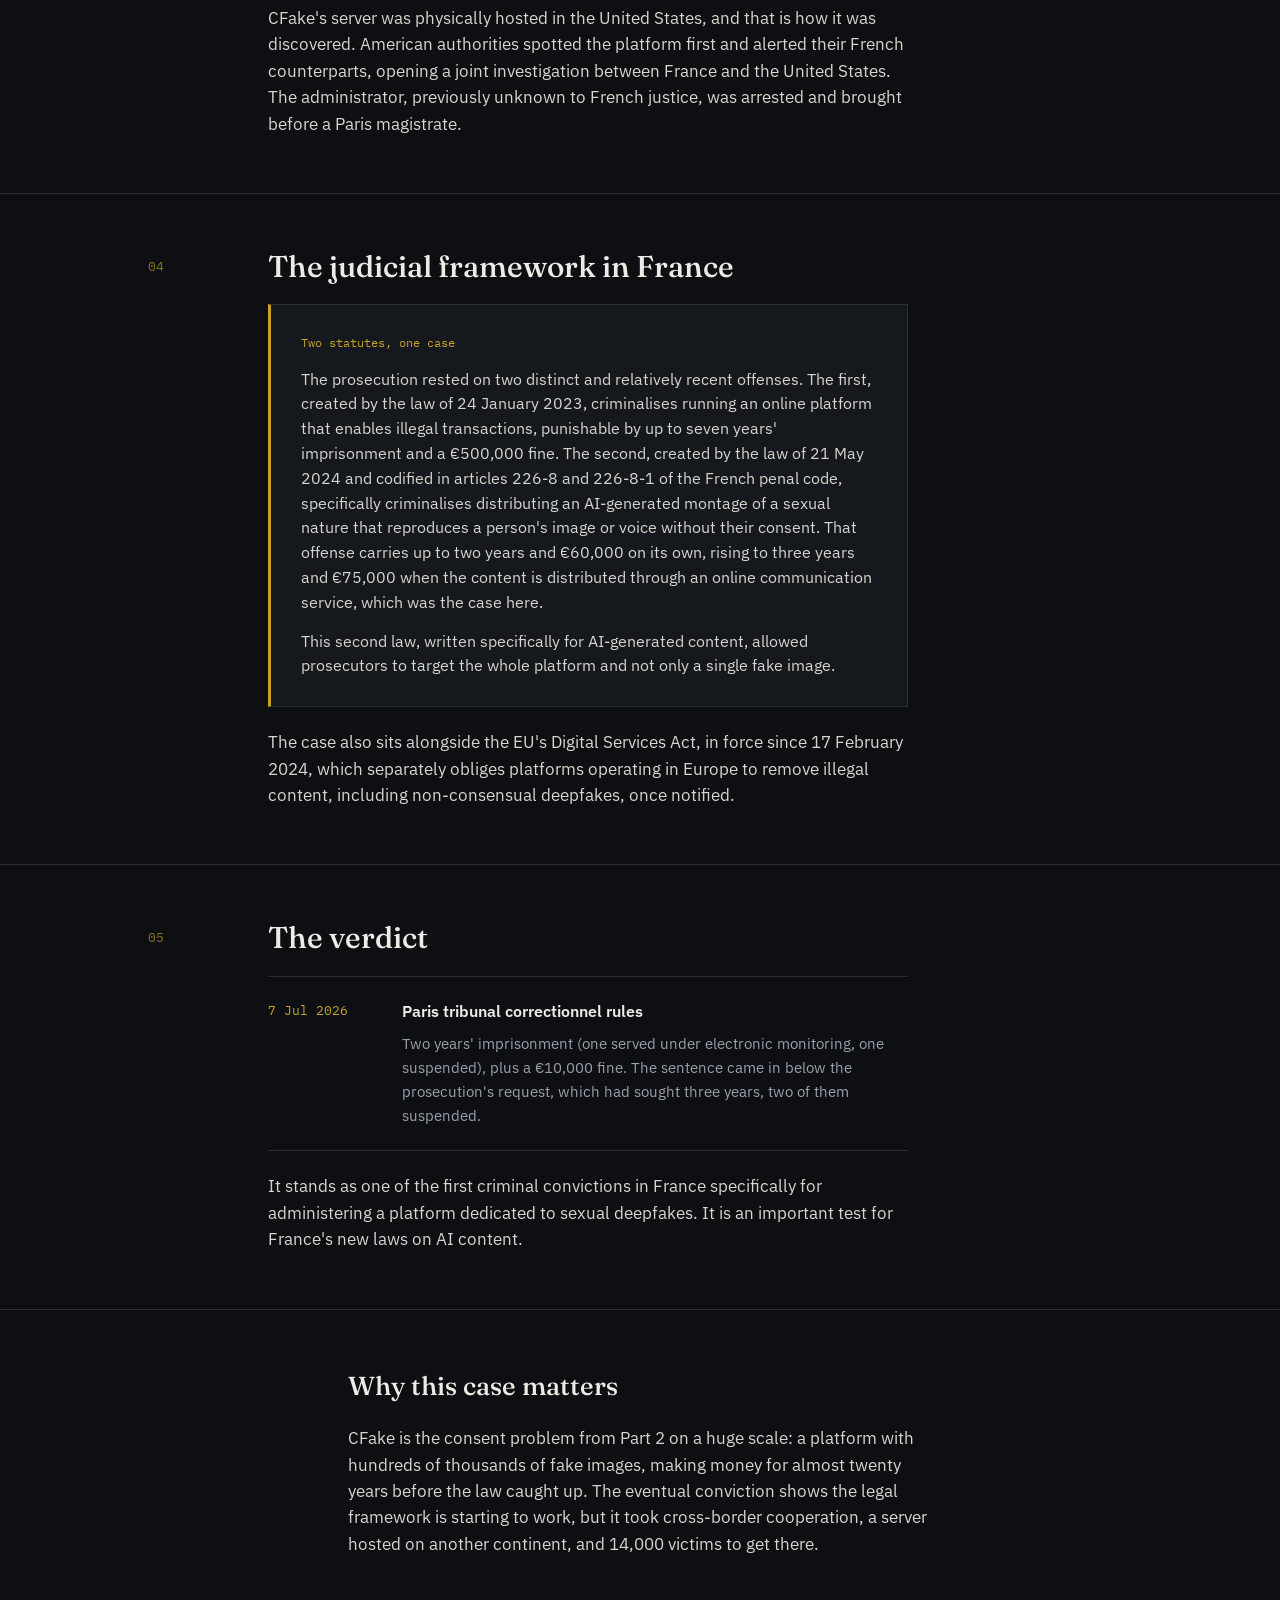
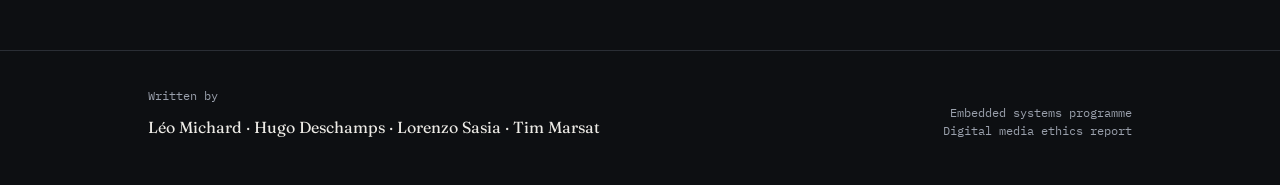
==== commit 81ce2892: "maj" ====
--- a/cfake-affair.html
+++ b/cfake-affair.html
@@ -3,7 +3,7 @@
 <head>
     <meta charset="UTF-8">
     <meta name="viewport" content="width=device-width, initial-scale=1.0">
-    <title>The CFake Affair — Synthetic Witness</title>
+    <title>The CFake Affair · Synthetic Witness</title>
     <link rel="preconnect" href="https://fonts.googleapis.com">
     <link rel="preconnect" href="https://fonts.gstatic.com" crossorigin>
     <link href="https://fonts.googleapis.com/css2?family=Fraunces:ital,opsz,wght@0,9..144,400;0,9..144,500;0,9..144,600;1,9..144,500&family=IBM+Plex+Sans:wght@400;500;600&family=IBM+Plex+Mono:wght@400;500&display=swap"
@@ -371,9 +371,9 @@
 
 <header class="hero">
     <div class="wrap">
-        <div class="kicker">Case study — France, 2026</div>
+        <div class="kicker">Case study · France, 2026</div>
         <h1 class="headline">The CFake affair</h1>
-        <p class="standfirst">A Nice-based IT worker quietly ran one of France's largest non-consensual deepfake
+        <p class="standfirst">An IT worker from Nice secretly ran one of France's largest non-consensual deepfake
             pornography sites for nearly two decades. It took a tip from American investigators, 14,000 victims, and two
             of France's newest criminal statutes to bring it to a Paris courtroom.</p>
         <div class="byline">
@@ -409,7 +409,7 @@
                 </div>
             </div>
             <p>The site was funded through advertising. When police searched the administrator's home in Nice, they
-                seized 34.7 ETH — around €48,521 at the time — traced directly to that ad revenue.</p>
+                seized 34.7 ETH (around €48,521 at the time), traced directly to that ad revenue.</p>
         </div>
     </div>
 </section>
@@ -420,12 +420,9 @@
         <div class="col">
             <h2 class="section-title">The victims</h2>
             <p>Investigators identified roughly 14,000 presumed victims from many different countries, whose photos had
-                been altered without their knowledge or consent. Thirteen of them — mostly French public figures —
-                formally joined the case as civil parties, among them Brigitte Macron, Audrey Tautou, Ségolène Royal,
+                been altered without their knowledge or consent. Thirteen of them, mostly French public figures, formally joined the case as civil parties, among them Brigitte Macron, Audrey Tautou, Ségolène Royal,
                 Christine Lagarde, Anne-Sophie Lapix, and Karine Le Marchand.</p>
-            <p>Most victims never knew their image was on the site at all, which is itself part of what makes this
-                category of harm so hard to police: there is no notification, no takedown request, no moment where the
-                person affected even learns to look.</p>
+            <p>Most victims never knew their image was on the site, which is why this kind of harm is so hard to fight: nobody warns them, so they cannot ask for it to be removed.</p>
         </div>
     </div>
 </section>
@@ -435,9 +432,8 @@
         <div class="section-num">03</div>
         <div class="col">
             <h2 class="section-title">How he was caught</h2>
-            <p>CFake's server was physically hosted in the United States, which is what ultimately unravelled it.
-                American authorities spotted the platform first and alerted their French counterparts, opening a joint
-                French–American investigation. The administrator, previously unknown to French justice, was arrested and
+            <p>CFake's server was physically hosted in the United States, and that is how it was discovered.
+                American authorities spotted the platform first and alerted their French counterparts, opening a joint investigation between France and the United States. The administrator, previously unknown to French justice, was arrested and
                 brought before a Paris magistrate.</p>
         </div>
     </div>
@@ -451,20 +447,15 @@
             <div class="callout">
                 <div class="eyebrow">Two statutes, one case</div>
                 <p>The prosecution rested on two distinct and relatively recent offenses. The first, created by the law
-                    of 24 January 2023, criminalises administering an online platform that enables illicit transactions
-                    — punishable by up to seven years' imprisonment and a €500,000 fine. The second, created by the law
+                    of 24 January 2023, criminalises running an online platform that enables illegal transactions, punishable by up to seven years' imprisonment and a €500,000 fine. The second, created by the law
                     of 21 May 2024 and codified in articles 226-8 and 226-8-1 of the French penal code, specifically
                     criminalises distributing an AI-generated montage of a sexual nature that reproduces a person's
                     image or voice without their consent. That offense carries up to two years and €60,000 on its own,
-                    rising to three years and €75,000 when the content is distributed through an online communication
-                    service — the aggravating circumstance that applied here.</p>
-                <p>It's this second law, one of the newest tools in the French criminal arsenal built specifically for
-                    AI-generated content, that gave prosecutors a way to target not just any single fake image but the
-                    act of running a platform built around them at scale.</p>
+                    rising to three years and €75,000 when the content is distributed through an online communication service, which was the case here.</p>
+                <p>This second law, written specifically for AI-generated content, allowed prosecutors to target the whole platform and not only a single fake image.</p>
             </div>
             <p style="margin-top:22px;">The case also sits alongside the EU's Digital Services Act, in force since 17
-                February 2024, which separately obliges platforms operating in Europe to remove illegal content —
-                including non-consensual deepfakes — once notified.</p>
+                February 2024, which separately obliges platforms operating in Europe to remove illegal content, including non-consensual deepfakes, once notified.</p>
         </div>
     </div>
 </section>
@@ -479,15 +470,14 @@
                     <div class="date">7 Jul 2026</div>
                     <div>
                         <h3>Paris tribunal correctionnel rules</h3>
-                        <p>Two years' imprisonment — one served under electronic monitoring, one suspended — plus a
+                        <p>Two years' imprisonment (one served under electronic monitoring, one suspended), plus a
                             €10,000 fine. The sentence came in below the prosecution's request, which had sought three
                             years, two of them suspended.</p>
                     </div>
                 </div>
             </div>
             <p style="margin-top:22px;">It stands as one of the first criminal convictions in France specifically for
-                administering a platform dedicated to sexual deepfakes — a marker case for how the country's newest
-                AI-content laws hold up in an actual courtroom.</p>
+                administering a platform dedicated to sexual deepfakes. It is an important test for France's new laws on AI content.</p>
         </div>
     </div>
 </section>
@@ -495,9 +485,7 @@
 <section class="closing">
     <div class="wrap">
         <h2>Why this case matters</h2>
-        <p>CFake is the consent problem described in the main report, at industrial scale: not one fabricated image but
-            a platform built and monetised around hundreds of thousands of them, running for nearly two decades before
-            the law caught up. The eventual conviction shows the legal framework is starting to work — but it took
+        <p>CFake is the consent problem from Part 2 on a huge scale: a platform with hundreds of thousands of fake images, making money for almost twenty years before the law caught up. The eventual conviction shows the legal framework is starting to work, but it took
             cross-border cooperation, a server hosted on another continent, and 14,000 victims to get there.</p>
     </div>
 </section>
